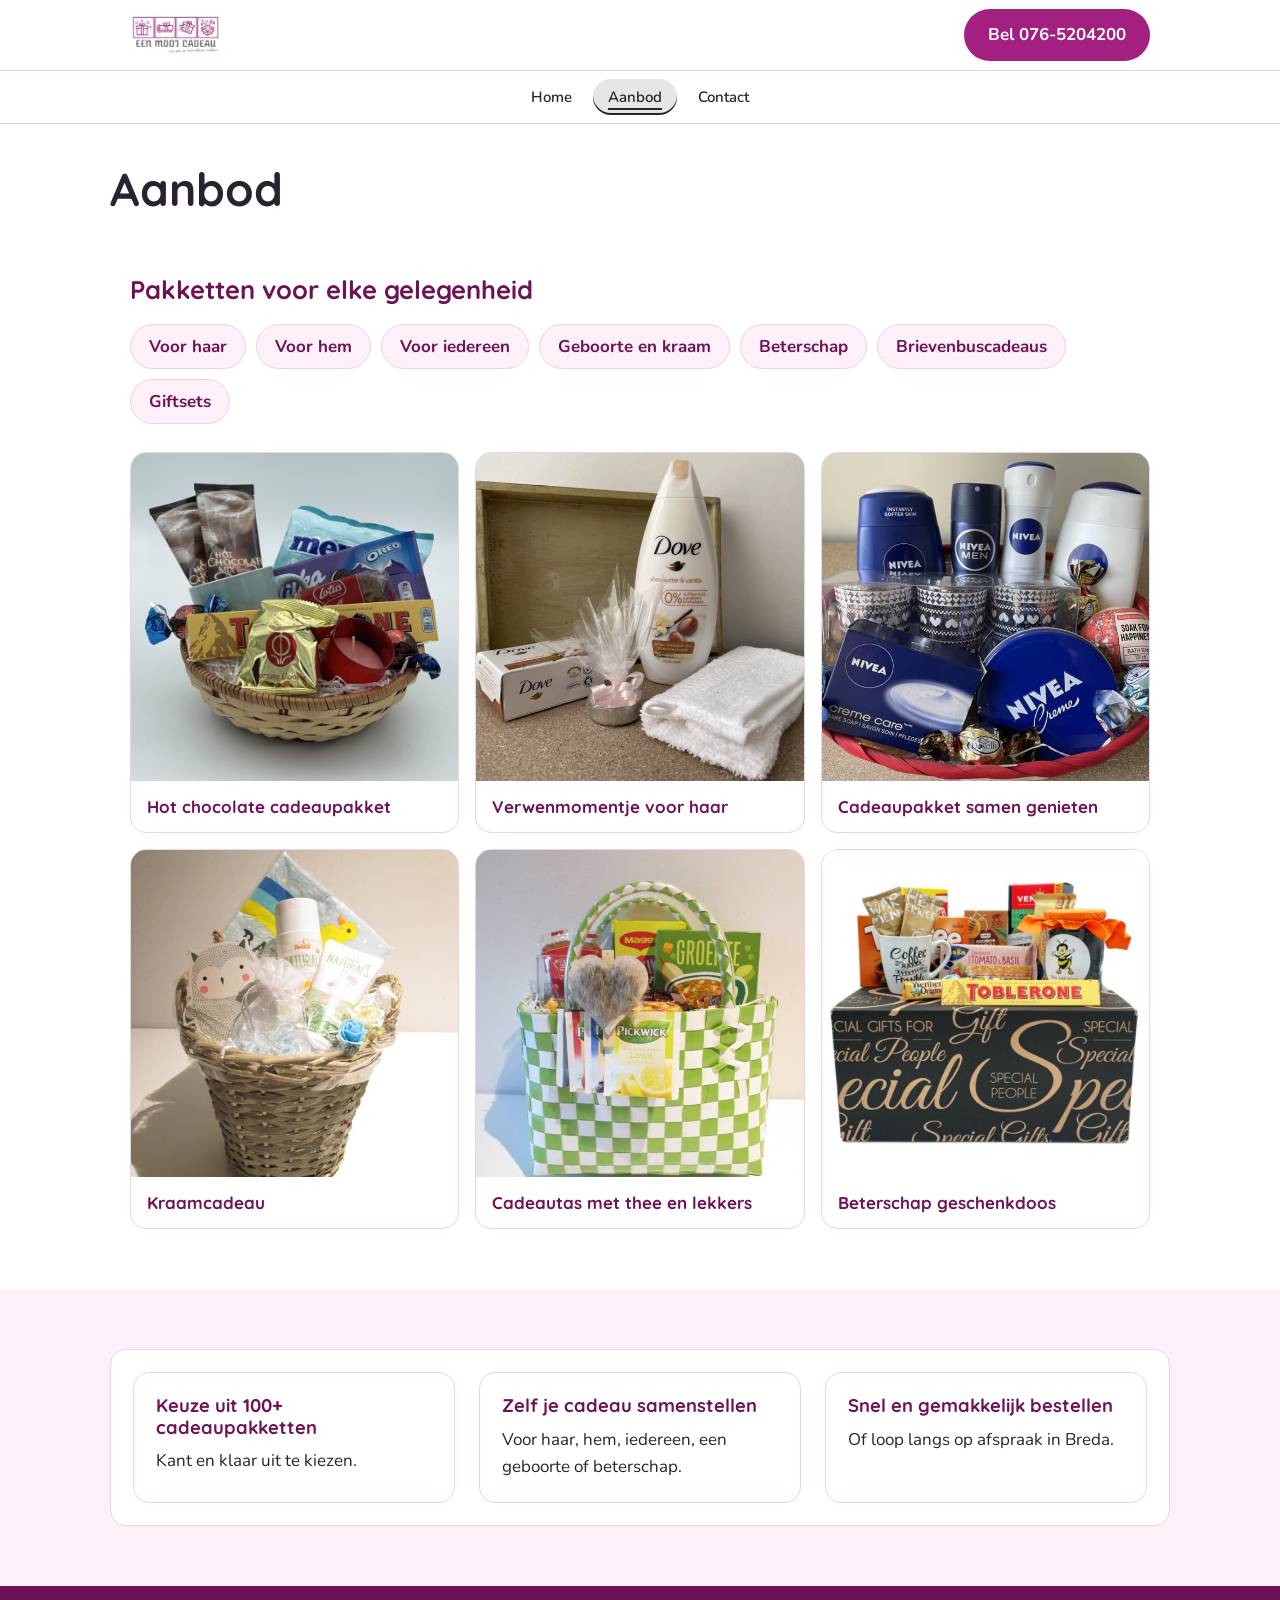
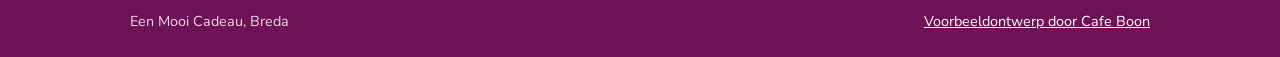
==== aanbod.html @ 604661fc "Website opgedeeld in meerdere pagina's" ====
<!doctype html>
<html lang="nl">
<head>
<meta charset="utf-8">
<meta name="viewport" content="width=device-width,initial-scale=1">
<title>Aanbod | Een Mooi Cadeau Breda</title>
<meta name="description" content="Een Mooi Cadeau uit Breda stelt cadeaupakketten samen voor haar, hem, geboorte en beterschap. Keuze uit meer dan 100 cadeaupakketten of stel zelf je cadeau samen.">
<meta name="robots" content="noindex">
<link rel="icon" type="image/png" href="images/favicon.png">
<meta property="og:title" content="Een Mooi Cadeau Breda">
<meta property="og:description" content="Een mooi en betaalbaar cadeau, samengesteld in Breda.">
<meta property="og:image" content="https://eenmooicadeau.cafeboon.com/images/og.jpg">
<meta property="og:type" content="website">
<link rel="preconnect" href="https://fonts.googleapis.com">
<link rel="preconnect" href="https://fonts.gstatic.com" crossorigin>
<link href="https://fonts.googleapis.com/css2?family=Nunito:wght@400;700&family=Quicksand:wght@700&display=swap" rel="stylesheet">
<link rel="stylesheet" href="style.css">
</head>
<body>
<header><div class="wrap">
<a href="index.html"><img alt="Een Mooi Cadeau, een mooi en betaalbaar cadeau" src="images/logo_tekst.jpg"/></a>
<a class="btn" href="tel:0765204200">Bel 076-5204200</a>
</div></header>
<nav aria-label="Pagina's" class="sn-bar"><a class="sn-link" href="index.html">Home</a><a aria-current="page" class="sn-link" href="aanbod.html">Aanbod</a><a class="sn-link" href="contact.html">Contact</a></nav>
<main id="top">
<div class="sn-head"><h1>Aanbod</h1></div>
<section id="aanbod"><div class="wrap">
<h2>Pakketten voor elke gelegenheid</h2>
<ul class="cats"><li>Voor haar</li><li>Voor hem</li><li>Voor iedereen</li><li>Geboorte en kraam</li><li>Beterschap</li><li>Brievenbuscadeaus</li><li>Giftsets</li></ul>
<div class="gal">
<figure><img alt="Hot chocolate cadeaupakket" loading="lazy" src="images/p_f6b3.jpg"/><figcaption>Hot chocolate cadeaupakket</figcaption></figure>
<figure><img alt="Verwenmomentje voor haar" loading="lazy" src="images/p_e78e.jpg"/><figcaption>Verwenmomentje voor haar</figcaption></figure>
<figure><img alt="Cadeaupakket samen genieten" loading="lazy" src="images/p_a8ff.jpg"/><figcaption>Cadeaupakket samen genieten</figcaption></figure>
<figure><img alt="Kraamcadeau in rieten mandje" loading="lazy" src="images/p_c2c7.jpg"/><figcaption>Kraamcadeau</figcaption></figure>
<figure><img alt="Cadeautas met thee en lekkers" loading="lazy" src="images/p_b4d1.jpg"/><figcaption>Cadeautas met thee en lekkers</figcaption></figure>
<figure><img alt="Beterschap geschenkdoos" loading="lazy" src="images/p_6cca.jpg"/><figcaption>Beterschap geschenkdoos</figcaption></figure>
</div>
</div></section>
<section class="usp"><div class="wrap">
<div><h3>Keuze uit 100+ cadeaupakketten</h3><p>Kant en klaar uit te kiezen.</p></div>
<div><h3>Zelf je cadeau samenstellen</h3><p>Voor haar, hem, iedereen, een geboorte of beterschap.</p></div>
<div><h3>Snel en gemakkelijk bestellen</h3><p>Of loop langs op afspraak in Breda.</p></div>
</div></section>
</main>
<footer><div class="wrap"><span>Een Mooi Cadeau, Breda</span><a href="https://cafeboon.com">Voorbeeldontwerp door Cafe Boon</a></div></footer>
</body></html>
---- style.css ----
:root{--m:#a31f80;--mdark:#6e1257;--blush:#fdf0f8;--ink:#2b2230;--line:#ecd3e4}
*{box-sizing:border-box}
html{scroll-behavior:smooth}
body{margin:0;font-family:'Nunito',sans-serif;color:var(--ink);background:#fff;line-height:1.6;font-size:17px}
img{max-width:100%;display:block}
h1,h2,h3{font-family:'Quicksand',sans-serif;font-weight:700;line-height:1.15;margin:0 0 .5em;color:var(--mdark)}
a{color:var(--m)}
.wrap{max-width:1060px;margin:0 auto;padding:0 20px}
header{background:#fff;border-bottom:1px solid var(--line);position:sticky;top:0;z-index:10}
header .wrap{display:flex;justify-content:space-between;align-items:center;gap:12px;padding-top:8px;padding-bottom:8px}
header img{height:54px;width:auto}
.btn{display:inline-block;background:var(--m);color:#fff!important;padding:12px 24px;border-radius:99px;text-decoration:none;font-weight:700}
.btn.alt{background:#fff;color:var(--m)!important;border:2px solid var(--m)}
.hero{background:var(--blush)}
.hero .wrap{display:grid;grid-template-columns:1fr 1fr;gap:36px;align-items:center;padding-top:48px;padding-bottom:48px}
.hero h1{font-size:clamp(2rem,5vw,3.1rem)}
.hero img{border-radius:20px;border:8px solid #fff;box-shadow:0 10px 30px rgba(110,18,87,.2)}
.acts{display:flex;gap:12px;flex-wrap:wrap;margin-top:22px}
.notice{background:var(--m);color:#fff;text-align:center;padding:10px 20px;font-weight:700}
section{padding:60px 0}
.cats{display:flex;flex-wrap:wrap;gap:10px;margin:20px 0 0;padding:0;list-style:none}
.cats li{background:var(--blush);border:1px solid var(--line);color:var(--mdark);padding:8px 18px;border-radius:99px;font-weight:700}
.gal{display:grid;grid-template-columns:repeat(3,1fr);gap:16px;margin-top:28px}
.gal figure{margin:0;background:#fff;border:1px solid var(--line);border-radius:16px;overflow:hidden}
.gal img{aspect-ratio:1/1;object-fit:cover;width:100%}
.gal figcaption{padding:12px 16px;font-weight:700;color:var(--mdark);font-family:'Quicksand',sans-serif}
.usp{background:var(--blush)}
.usp .wrap{display:grid;grid-template-columns:repeat(3,1fr);gap:24px}
.usp div{background:#fff;border-radius:16px;padding:22px;border:1px solid var(--line)}
.usp h3{font-size:1.15rem}
.usp p{margin:0}

.contact .big{font-family:'Quicksand',sans-serif;font-weight:700;font-size:1.8rem;text-decoration:none}
footer{background:var(--mdark);color:#f0d7e8;padding:24px 0;font-size:.9rem}
footer a{color:#fff}
footer .wrap{display:flex;justify-content:space-between;flex-wrap:wrap;gap:8px}
@media(max-width:820px){
.hero .wrap,.contact .wrap{grid-template-columns:1fr}
.gal{grid-template-columns:1fr 1fr}
.usp .wrap{grid-template-columns:1fr}
section{padding:40px 0}
header img{height:44px}
}
/* sitenav:start */
.sn-bar{display:none;gap:6px;overflow-x:auto;white-space:nowrap;-webkit-overflow-scrolling:touch;padding:8px 12px;background:inherit;color:inherit;font:inherit;line-height:1.2;border-bottom:1px solid rgba(128,128,128,.35);box-sizing:border-box;max-width:100%}
.sn-bar a.sn-link{flex:0 0 auto;padding:9px 15px;border-radius:999px;color:inherit;text-decoration:none;font-size:15px;font-weight:600;letter-spacing:0;text-transform:none;margin:0}
.sn-bar a.sn-link[aria-current="page"]{background:rgba(128,128,128,.2);box-shadow:inset 0 -2px 0 currentColor}
.sn-bar{display:flex;justify-content:center}
@media(max-width:600px){.sn-bar{justify-content:flex-start}}
nav a[aria-current="page"]:not(.cta):not(.btn):not(.call){text-decoration:underline;text-underline-offset:6px;text-decoration-thickness:2px}
.sn-head{max-width:1100px;margin:0 auto;padding:40px 20px 0;box-sizing:border-box}
.sn-head h1{margin:0;color:inherit;font-size:clamp(30px,5vw,46px);line-height:1.1}
.sn-cards{max-width:1100px;margin:0 auto;padding:40px 20px;display:grid;grid-template-columns:repeat(auto-fit,minmax(230px,1fr));gap:16px;box-sizing:border-box}
.sn-card{display:block;padding:20px 22px;border:1px solid rgba(128,128,128,.45);border-radius:10px;background:rgba(128,128,128,.07);color:inherit;text-decoration:none;min-width:0}
.sn-card strong{display:block;font-size:1.25em;margin:0 0 6px;color:inherit}
.sn-card span{display:block;opacity:.8;font-size:.95em;line-height:1.4}
.sn-card:hover,.sn-card:focus-visible{border-color:currentColor}
/* sitenav:end */
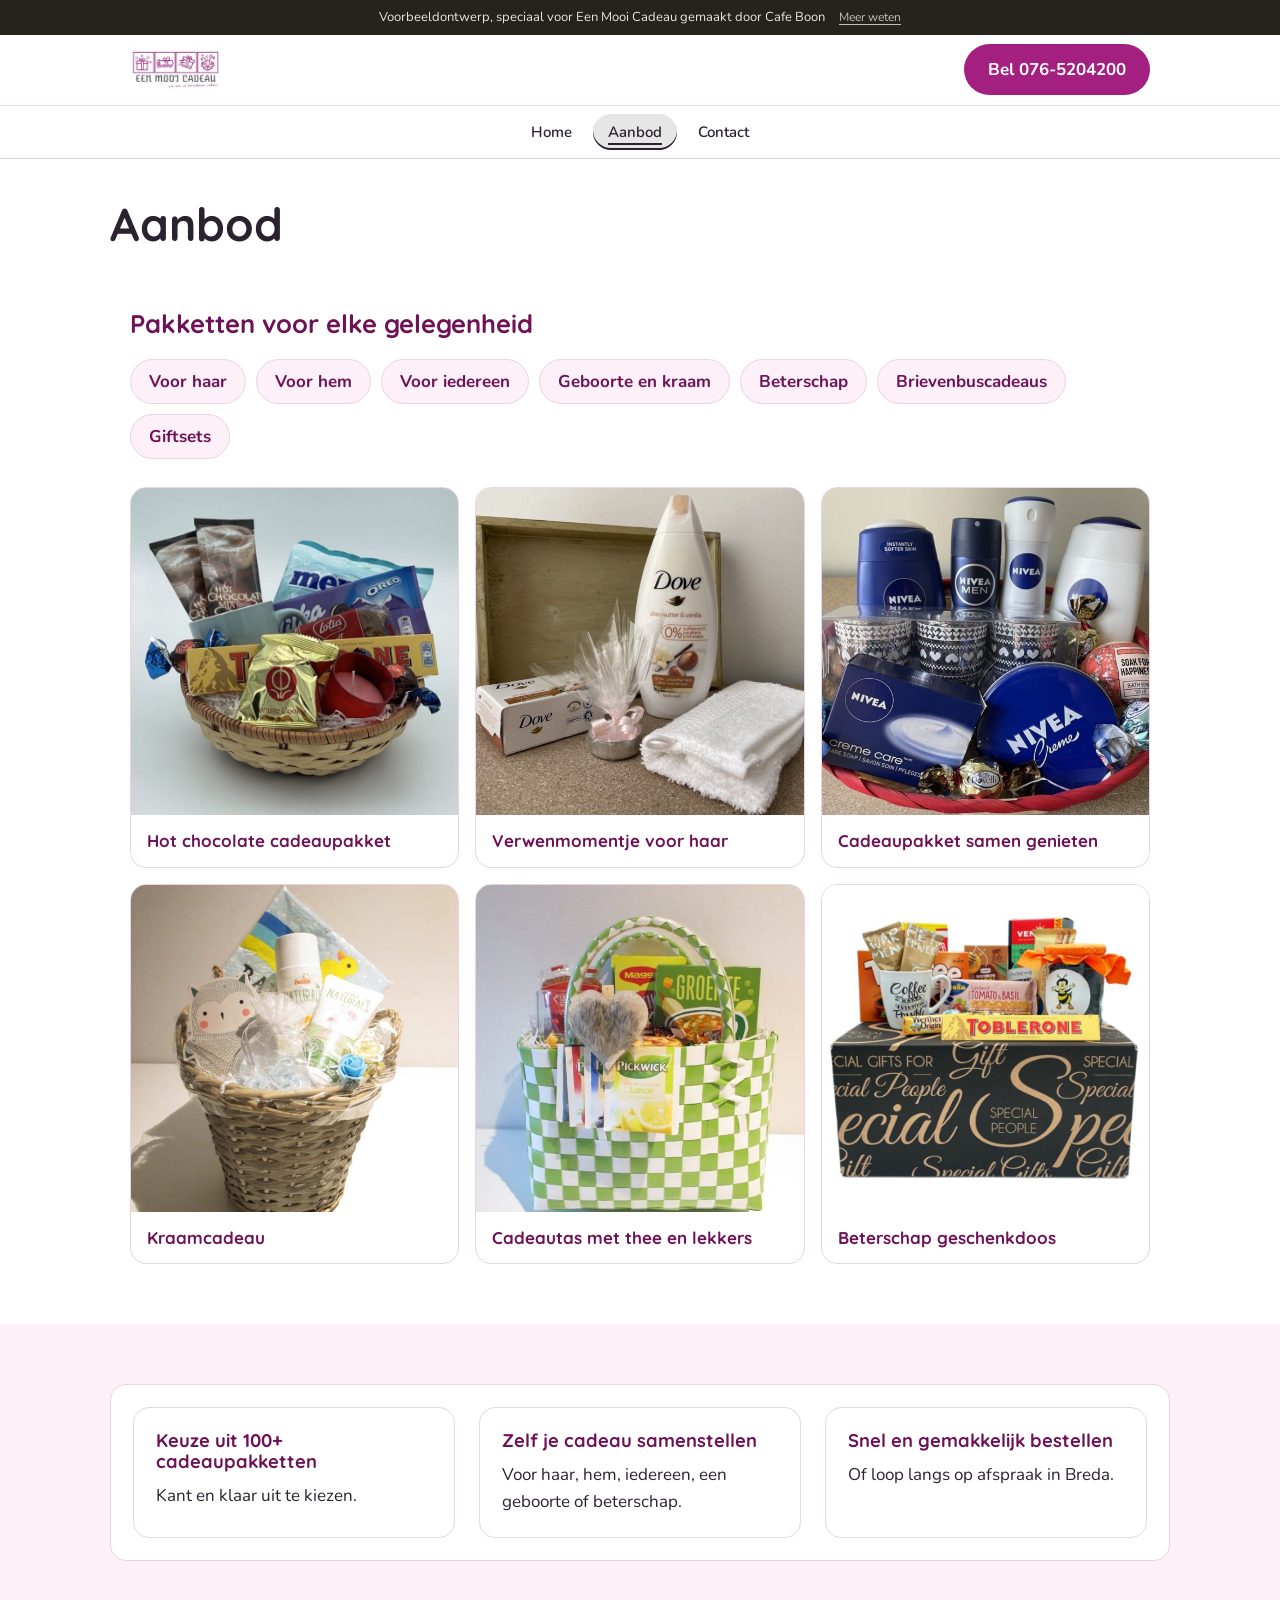
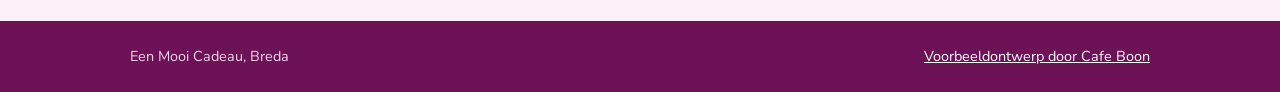
==== commit 435cc090: "Werkende formulieren voor afspraken en aanvragen" ====
--- a/aanbod.html
+++ b/aanbod.html
@@ -17,6 +17,7 @@
 <link rel="stylesheet" href="style.css">
 </head>
 <body>
+<div class="vb-banner" role="note"><span>Voorbeeldontwerp, speciaal voor Een Mooi Cadeau gemaakt door Cafe Boon</span><a href="https://cafeboon.com">Meer weten</a></div>
 <header><div class="wrap">
 <a href="index.html"><img alt="Een Mooi Cadeau, een mooi en betaalbaar cadeau" src="images/logo_tekst.jpg"/></a>
 <a class="btn" href="tel:0765204200">Bel 076-5204200</a>
--- a/style.css
+++ b/style.css
@@ -56,3 +56,31 @@
 .sn-card span{display:block;opacity:.8;font-size:.95em;line-height:1.4}
 .sn-card:hover,.sn-card:focus-visible{border-color:currentColor}
 /* sitenav:end */
+/* voorbeeld-formulier:start */
+@layer sn{.sn-form button.btn{border:0;font:inherit;cursor:pointer;line-height:1.2}}
+.sn-formsec{padding:36px 0 72px}
+.sn-formwrap{max-width:1100px;margin:0 auto;padding:0 20px;box-sizing:border-box}
+.sn-formwrap>h2{margin:0 0 12px}
+.sn-formwrap>.sn-lead,.sn-formwrap>.sn-form,.sn-formwrap>.sn-done{max-width:720px}
+.sn-formwrap .sn-lead{margin:0 0 24px;opacity:.85}
+.sn-form{display:grid;grid-template-columns:1fr 1fr;gap:16px}
+.sn-field{display:flex;flex-direction:column;gap:6px;min-width:0;text-align:left}
+.sn-field.full{grid-column:1/-1}
+.sn-field label{font-size:14px;font-weight:600}
+.sn-field input,.sn-field select,.sn-field textarea{font:inherit;font-size:16px;line-height:1.4;color:inherit;background:rgba(128,128,128,.12);border:1px solid rgba(128,128,128,.55);border-radius:8px;padding:11px 12px;width:100%;box-sizing:border-box;min-width:0;max-width:100%;-webkit-appearance:none;appearance:none}
+.sn-field select{background-image:linear-gradient(45deg,transparent 50%,currentColor 50%),linear-gradient(135deg,currentColor 50%,transparent 50%);background-position:calc(100% - 20px) 50%,calc(100% - 15px) 50%;background-size:5px 5px;background-repeat:no-repeat;padding-right:38px}
+.sn-field select option{color:#111;background:#fff}
+.sn-field textarea{resize:vertical}
+.sn-field input:focus,.sn-field select:focus,.sn-field textarea:focus{outline:2px solid currentColor;outline-offset:1px}
+.sn-done{padding:28px;border:1px solid rgba(128,128,128,.55);border-radius:12px;background:rgba(128,128,128,.1)}
+.sn-done h2{margin:0 0 10px}
+.sn-done p{margin:0}
+.sn-done a{text-decoration:underline;text-underline-offset:3px;font-weight:600}
+.sn-formlink{padding:0 0 56px}
+@media(max-width:640px){.sn-form{grid-template-columns:1fr}.sn-formsec{padding:24px 0 56px}}
+/* voorbeeld-formulier:end */
+/* voorbeeldbanner:start */
+.vb-banner{display:flex;flex-wrap:wrap;justify-content:center;align-items:baseline;gap:2px 14px;padding:8px 16px;background:#26231f;color:#e9e6df;font-size:13px;line-height:1.45;letter-spacing:0;text-transform:none;font-weight:400;text-align:center;position:relative;z-index:1000}
+.vb-banner a{color:inherit;opacity:.8;text-decoration:underline;text-underline-offset:3px;font-size:12px;font-weight:400;white-space:nowrap;letter-spacing:0;text-transform:none}
+.vb-banner a:hover{opacity:1}
+/* voorbeeldbanner:end */
